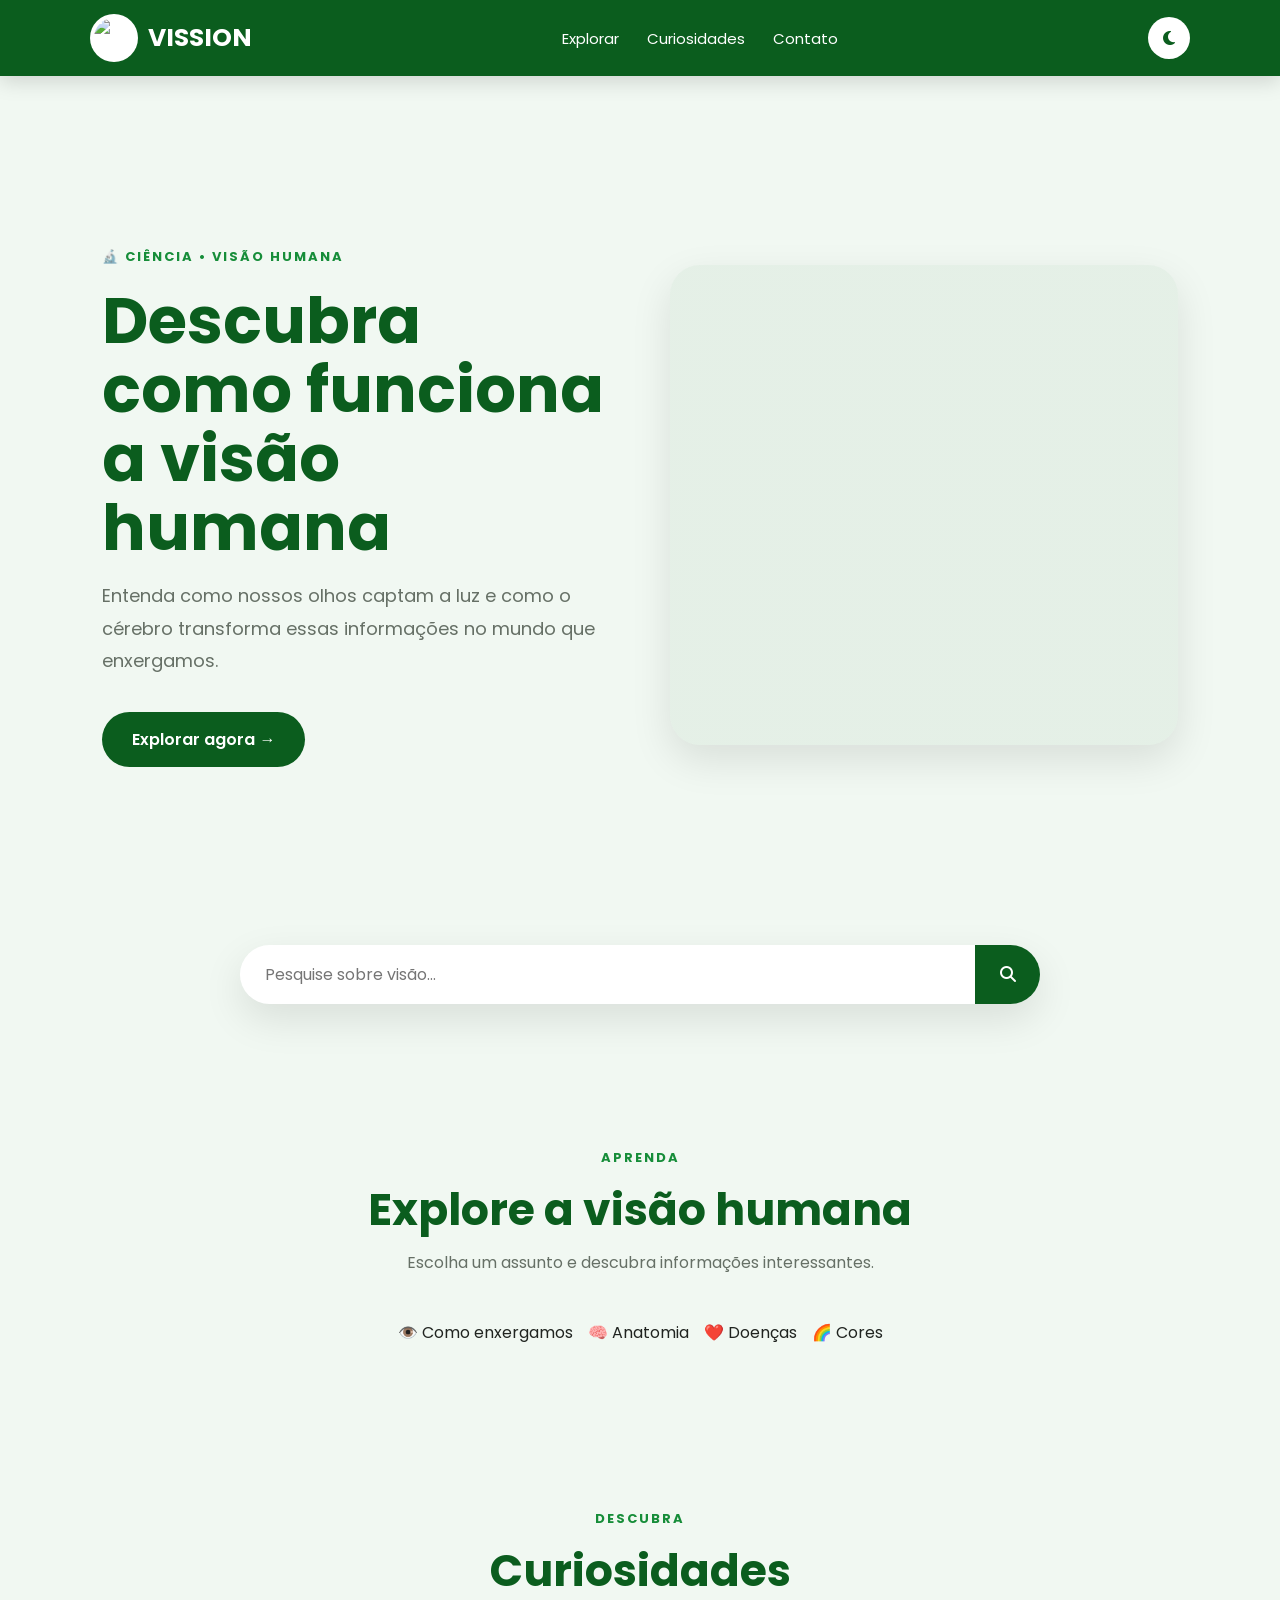
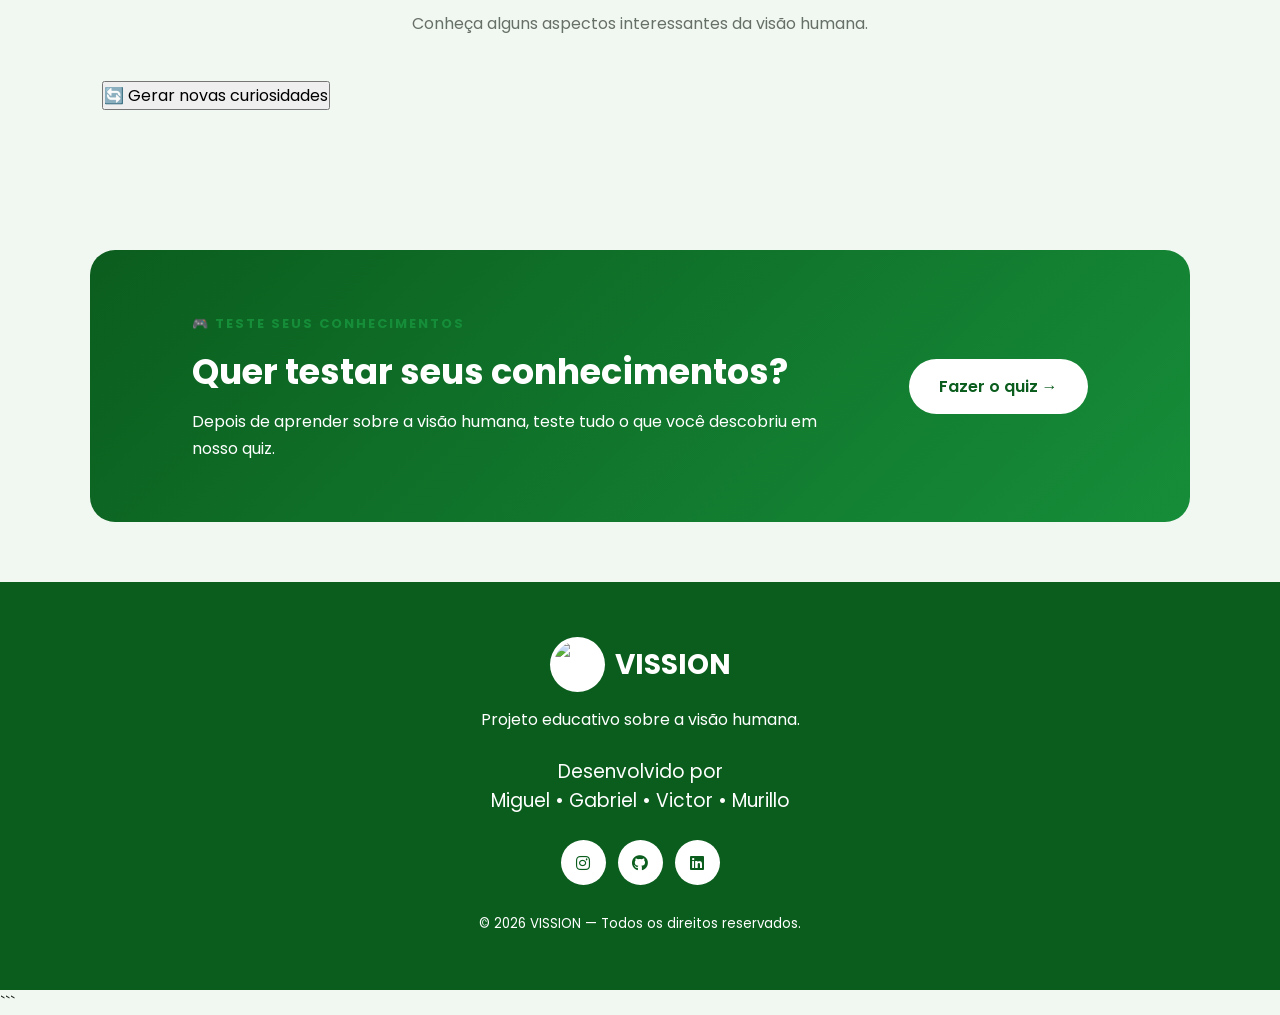
==== index.html @ 55786522 "s6us6u" ====
<!DOCTYPE html>

<html lang="pt-BR">

<head>
    <meta charset="UTF-8">
    <meta name="viewport" content="width=device-width, initial-scale=1.0">

```
<title>VISSION - Visão Humana</title>

<link rel="stylesheet" href="style.css">

<link rel="preconnect" href="https://fonts.googleapis.com">
<link rel="preconnect" href="https://fonts.gstatic.com" crossorigin>

<link href="https://fonts.googleapis.com/css2?family=Poppins:wght@300;400;500;600;700&display=swap"
    rel="stylesheet">

<link rel="stylesheet"
    href="https://cdnjs.cloudflare.com/ajax/libs/font-awesome/6.6.0/css/all.min.css">
```

</head>

<body>

```
<!-- ==============================
     CABEÇALHO
=============================== -->

<header>

    <a href="#inicio" class="logo">
        <img src="imagens/logo.png" alt="Logo VISSION">
        <span>VISSION</span>
    </a>

    <nav>
        <a href="#explorar">Explorar</a>
        <a href="#curiosidades">Curiosidades</a>
        <a href="#contato">Contato</a>
    </nav>

    <button id="modoEscuro" aria-label="Ativar modo escuro">
        <i class="fa-solid fa-moon"></i>
    </button>

</header>


<main>

    <!-- ==============================
         INÍCIO
    =============================== -->

    <section class="hero" id="inicio">

        <div class="heroTexto">

            <span class="tag">
                🔬 CIÊNCIA • VISÃO HUMANA
            </span>

            <h1>
                Descubra como funciona a visão humana
            </h1>

            <p>
                Entenda como nossos olhos captam a luz e como o cérebro
                transforma essas informações no mundo que enxergamos.
            </p>

            <a href="#explorar" class="botao">
                Explorar agora →
            </a>

        </div>


        <div class="heroImagem"></div>

    </section>


    <!-- ==============================
         PESQUISA
    =============================== -->

    <section class="pesquisa">

        <div class="barraPesquisa">

            <input
                type="search"
                id="pesquisa"
                placeholder="Pesquise sobre visão..."
                autocomplete="off"
                aria-label="Pesquisar">

            <button
                id="btnPesquisa"
                aria-label="Pesquisar">

                <i class="fa-solid fa-magnifying-glass"></i>

            </button>

        </div>


        <!-- RESULTADOS DA PESQUISA -->

        <div
            id="resultadosPesquisa"
            class="resultadosPesquisa">
        </div>

    </section>


    <!-- ==============================
         EXPLORAR
    =============================== -->

    <section class="explorar" id="explorar">

        <div class="tituloSecao">

            <span>APRENDA</span>

            <h2>
                Explore a visão humana
            </h2>

            <p>
                Escolha um assunto e descubra informações interessantes.
            </p>

        </div>


        <div class="botoes">

            <a href="visao.html" class="botaoExplorar">
                👁️ Como enxergamos
            </a>

            <a href="anatomia.html" class="botaoExplorar">
                🧠 Anatomia
            </a>

            <a href="doencas.html" class="botaoExplorar">
                ❤️ Doenças
            </a>

            <a href="cores.html" class="botaoExplorar">
                🌈 Cores
            </a>

        </div>

    </section>


    <!-- ==============================
         CURIOSIDADES
    =============================== -->

    <section
        class="curiosidades"
        id="curiosidades">

        <div class="tituloSecao">

            <span>DESCUBRA</span>

            <h2>
                Curiosidades
            </h2>

            <p>
                Conheça alguns aspectos interessantes da visão humana.
            </p>

        </div>


        <!-- OS CARDS SÃO CRIADOS PELO JAVASCRIPT -->

        <div
            class="cards"
            id="cardsCuriosidades">
        </div>


        <div class="areaBotaoCuriosidade">

            <button id="btnTrocarCuriosidades">
                🔄 Gerar novas curiosidades
            </button>

        </div>

    </section>


    <!-- ==============================
         QUIZ
    =============================== -->

    <section class="proximaPagina">

        <div>

            <span>
                🎮 TESTE SEUS CONHECIMENTOS
            </span>

            <h2>
                Quer testar seus conhecimentos?
            </h2>

            <p>
                Depois de aprender sobre a visão humana,
                teste tudo o que você descobriu em nosso quiz.
            </p>

        </div>


        <!-- FUTURA PÁGINA DO QUIZ -->

        <a
            href="quiz.html"
            class="botao botaoBranco">

            Fazer o quiz →

        </a>

    </section>

</main>


<!-- ==============================
     BOTÃO VOLTAR AO TOPO
=============================== -->

<button
    id="topo"
    aria-label="Voltar ao topo">

    <i class="fa-solid fa-arrow-up"></i>

</button>


<!-- ==============================
     RODAPÉ
=============================== -->

<footer id="contato">

    <div class="footerLogo">

        <img
            src="imagens/logo.png"
            alt="Logo VISSION">

        <strong>
            VISSION
        </strong>

    </div>


    <p>
        Projeto educativo sobre a visão humana.
    </p>


    <h3>
        Desenvolvido por<br>
        Miguel • Gabriel • Victor • Murillo
    </h3>


    <div class="redesSociais">

        <a href="#" aria-label="Instagram">
            <i class="fa-brands fa-instagram"></i>
        </a>

        <a href="#" aria-label="GitHub">
            <i class="fa-brands fa-github"></i>
        </a>

        <a href="#" aria-label="LinkedIn">
            <i class="fa-brands fa-linkedin"></i>
        </a>

    </div>


    <small>
        © 2026 VISSION — Todos os direitos reservados.
    </small>

</footer>


<script src="script.js"></script>
```

</body>

</html>
---- style.css ----
:root {
    /* ==================== CORES ==================== */

    --verde: #0b5d1e;
    --verde-claro: #168d39;
    --verde-neon: #bff5bf;

    --fundo: #f1f8f2;
    --branco: #ffffff;

    --texto: #202420;
    --cinza: #667066;

    --sombra: 0 15px 40px rgba(0, 0, 0, 0.10);


    /* ==================== IMAGENS ==================== */

    --imagem-hero: url("imagens/images.jpeg");
    --imagem-olho: url("imagens/images(1).jpeg");
    --imagem-cores: url("imagens/images(2).jpeg");
    --imagem-cerebro: url("imagens/images(3).jpeg");
}


/* =========================================================
   RESET
========================================================= */

* {
    margin: 0;
    padding: 0;
    box-sizing: border-box;
    scroll-behavior: smooth;
}

html {
    scroll-behavior: smooth;
}

body {
    font-family: Poppins, sans-serif;
    background: var(--fundo);
    color: var(--texto);
    overflow-x: hidden;
    transition: 0.3s;
}

button,
input {
    font: inherit;
}

button {
    cursor: pointer;
}

a {
    text-decoration: none;
    color: inherit;
}


/* =========================================================
   HEADER
========================================================= */

header {
    position: fixed;
    top: 0;
    left: 0;

    width: 100%;
    min-height: 76px;

    display: flex;
    align-items: center;
    justify-content: space-between;

    padding: 0 7%;

    background: var(--verde);
    color: #fff;

    z-index: 1000;

    box-shadow: 0 5px 20px rgba(0, 0, 0, 0.15);
}


/* LOGO */

.logo {
    display: flex;
    align-items: center;
    gap: 10px;

    font-size: 25px;
    font-weight: 700;
}

.logo img,
.footerLogo img {
    object-fit: cover;
    background: #fff;
    border-radius: 50%;
    padding: 4px;
}

.logo img {
    width: 48px;
    height: 48px;
}


/* MENU */

nav {
    display: flex;
    gap: 28px;
}

nav a {
    color: #fff;
    font-size: 15px;
    transition: 0.3s;
}

nav a:hover {
    color: var(--verde-neon);
}


/* =========================================================
   MODO ESCURO - BOTÃO
========================================================= */

#modoEscuro {
    width: 42px;
    height: 42px;

    border: 0;
    border-radius: 50%;

    background: #ffffff;
    color: var(--verde);

    transition: 0.3s;
}

#modoEscuro:hover {
    transform: rotate(20deg);
}


/* =========================================================
   HERO
========================================================= */

.hero {
    min-height: 100vh;

    padding: 130px 8% 70px;

    display: grid;
    grid-template-columns: 1fr 1fr;

    align-items: center;
    gap: 60px;
}

.heroTexto {
    animation: aparecer 0.8s ease;
}


/* TAGS */

.tag,
.tituloSecao span,
.proximaPagina span {
    color: var(--verde-claro);

    font-size: 13px;
    font-weight: 700;

    letter-spacing: 2px;
}


/* TÍTULO */

.heroTexto h1 {
    max-width: 650px;

    margin: 18px 0;

    color: var(--verde);

    font-size: clamp(40px, 5vw, 65px);
    line-height: 1.08;
}

.heroTexto p {
    max-width: 600px;

    margin-bottom: 35px;

    color: var(--cinza);

    font-size: 18px;
    line-height: 1.8;
}


/* =========================================================
   BOTÕES GERAIS
========================================================= */

.botao {
    display: inline-block;

    padding: 15px 30px;

    border: 0;
    border-radius: 40px;

    background: var(--verde);
    color: #fff;

    font-weight: 600;

    transition: 0.3s;
}

.botao:hover {
    background: var(--verde-claro);
    transform: translateY(-3px);
}


/* =========================================================
   IMAGEM DO HERO
========================================================= */

.heroImagem {
    min-height: 480px;

    background:
        linear-gradient(
            rgba(11, 93, 30, 0.05),
            rgba(11, 93, 30, 0.05)
        ),
        var(--imagem-hero) center/cover;

    border-radius: 30px;

    box-shadow: var(--sombra);

    animation:
        aparecer 0.8s ease 0.15s both;
}


/* =========================================================
   SEÇÕES
========================================================= */

section {
    padding: 80px 8%;
}

.tituloSecao {
    text-align: center;
    margin-bottom: 45px;
}

.tituloSecao h2 {
    margin: 8px 0;

    color: var(--verde);

    font-size: clamp(30px, 4vw, 44px);
}

.tituloSecao p {
    color: var(--cinza);
}


/* =========================================================
   PESQUISA
========================================================= */

.pesquisa {
    position: relative;
    padding: 20px 8% 60px;
}


/* BARRA */

.barraPesquisa {
    max-width: 800px;

    margin: auto;

    display: flex;

    background: #fff;

    border-radius: 50px;

    box-shadow: var(--sombra);

    overflow: hidden;
}

.barraPesquisa input {
    flex: 1;

    padding: 17px 25px;

    border: 0;
    outline: 0;

    background: transparent;
    color: var(--texto);
}

.barraPesquisa button {
    width: 65px;

    border: 0;

    background: var(--verde);
    color: #fff;

    transition: 0.3s;
}

.barraPesquisa button:hover {
    background: var(--verde-claro);
}


/* =========================================================
   RESULTADOS DA PESQUISA
========================================================= */

.resultadosPesquisa {
    max-width: 800px;

    margin: 15px auto 0;

    display: none;
    flex-direction: column;

    gap: 10px;
}

.resultadosPesquisa.ativo {
    display: flex;
}

.resultadoPesquisa {
    display: block;

    padding: 18px 22px;

    background: #ffffff;
    color: var(--texto);

    border-radius: 15px;

    box-shadow: var(--sombra);

    transition: 0.3s;
}

.resultadoPesquisa:hover {
    transform: translateY(-3px);
    background: #effbef;
}

.resultadoPesquisa h3 {
    margin-bottom: 5px;

    color: var(--verde);

    font-size: 18px;
}

.resultadoPesquisa p {
    color: var(--cinza);

    font-size: 14px;
    line-height: 1.5;
}


/* =========================================================
   EXPLORAR
========================================================= */

.botoes {
    max-width: 900px;

    margin: auto;

    display: flex;

    justify-content: center;
    flex-wrap: wrap;

    gap: 15px;
}

.botaoTema {
    padding: 15px 25px;

    border: 0;
    border-radius: 40px;

    background: #fff;
    color: var(--texto);

    box-shadow: var(--sombra);

    transition: 0.3s;
}

.botaoTema:hover {
    background: var(--verde);
    color: #fff;

    transform: translateY(-4px);
}


/* =========================================================
   CURIOSIDADES / CARDS
========================================================= */

.cards {
    display: grid;

    grid-template-columns: repeat(3, 1fr);

    gap: 25px;
}

.card {
    overflow: hidden;

    background: #fff;

    border-radius: 20px;

    box-shadow: var(--sombra);

    transition: 0.3s;
}

.card:hover {
    transform: translateY(-8px);
}


/* IMAGEM */

.imagem {
    height: 220px;

    background:
        center/cover no-repeat;
}


/* CONTEÚDO */

.cardConteudo {
    padding: 25px;
}

.card h3 {
    margin-bottom: 10px;

    color: var(--verde);

    font-size: 22px;
}

.card p {
    min-height: 75px;

    margin-bottom: 20px;

    color: var(--cinza);

    line-height: 1.6;
}


/* BOTÃO DOS CARDS */

.card button {
    display: inline-block;

    padding: 13px 25px;

    border: 0;
    border-radius: 30px;

    background: var(--verde);
    color: #fff;

    transition: 0.3s;
}

.card button:hover,
.cardButton:hover {
    background: var(--verde-claro) !important;
    transform: translateY(-2px);
}


/* =========================================================
   BOTÃO GERAR CURIOSIDADES
========================================================= */

.gerarCuriosidades {
    display: flex;

    justify-content: center;

    margin-top: 35px;
}

.botaoGerar {
    padding: 15px 28px;

    border: 0;
    border-radius: 40px;

    background: var(--verde);
    color: #fff;

    font-weight: 600;

    transition: 0.3s;
}

.botaoGerar:hover {
    background: var(--verde-claro);
    transform: translateY(-3px);
}


/* =========================================================
   ÁREA DO QUIZ
========================================================= */

.proximaPagina {
    max-width: 1100px;

    margin: 60px auto;

    display: flex;

    justify-content: space-between;
    align-items: center;

    gap: 40px;

    padding: 60px 8%;

    background:
        linear-gradient(
            135deg,
            var(--verde),
            var(--verde-claro)
        );

    color: #fff;

    border-radius: 25px;
}

.proximaPagina h2 {
    margin: 10px 0;

    font-size: 35px;
}

.proximaPagina p {
    max-width: 650px;

    line-height: 1.7;
}


/* BOTÃO BRANCO */

.botaoBranco {
    flex-shrink: 0;

    background: #fff;
    color: var(--verde);
}

.botaoBranco:hover {
    background: #eaffea;
}


/* =========================================================
   FOOTER
========================================================= */

footer {
    padding: 55px 20px;

    text-align: center;

    background: var(--verde);
    color: #fff;
}


/* LOGO DO FOOTER */

.footerLogo {
    display: flex;

    justify-content: center;
    align-items: center;

    gap: 10px;

    margin-bottom: 15px;

    font-size: 28px;
}

.footerLogo img {
    width: 55px;
    height: 55px;
}


/* TEXTOS */

footer p {
    margin: 12px 0;
}

footer h3 {
    margin: 25px 0;

    font-weight: 400;
}


/* =========================================================
   REDES SOCIAIS
========================================================= */

.redesSociais {
    display: flex;

    justify-content: center;

    gap: 12px;

    margin: 25px 0;
}

.redesSociais a {
    width: 45px;
    height: 45px;

    display: grid;
    place-items: center;

    border-radius: 50%;

    background: #fff;
    color: var(--verde);

    transition: 0.3s;
}

.redesSociais a:hover {
    transform: translateY(-4px);

    background: var(--verde-neon);
}


/* =========================================================
   VOLTAR AO TOPO
========================================================= */

#topo {
    position: fixed;

    right: 25px;
    bottom: 25px;

    display: none;

    width: 50px;
    height: 50px;

    border: 0;
    border-radius: 50%;

    background: var(--verde);
    color: #fff;

    box-shadow: var(--sombra);

    z-index: 900;

    transition: 0.3s;
}

#topo:hover {
    background: var(--verde-claro);

    transform: translateY(-4px);
}


/* =========================================================
   MODO ESCURO
========================================================= */

.dark {
    --fundo: #101410;
    --texto: #f1f1f1;
    --cinza: #c1c1c1;
    --branco: #1d211d;
}


/* FUNDOS */

.dark .barraPesquisa,
.dark .resultadoPesquisa,
.dark .card,
.dark .botaoTema {
    background: #1d211d;
}


/* TEXTOS */

.dark .botaoTema {
    color: #f1f1f1;
}

.dark .barraPesquisa input {
    color: #fff;
}

.dark .heroTexto h1,
.dark .tituloSecao h2,
.dark .card h3,
.dark .resultadoPesquisa h3 {
    color: #55c96c;
}


/* HOVER DA PESQUISA */

.dark .resultadoPesquisa:hover {
    background: #253525;
}


/* =========================================================
   ANIMAÇÕES
========================================================= */

@keyframes aparecer {

    from {
        opacity: 0;
        transform: translateY(25px);
    }

    to {
        opacity: 1;
        transform: translateY(0);
    }

}


/* =========================================================
   TABLET
========================================================= */

@media (max-width: 900px) {

    /* HEADER */

    header {
        padding: 0 4%;
    }

    nav {
        gap: 15px;
    }


    /* HERO */

    .hero {
        grid-template-columns: 1fr;

        padding-top: 120px;

        text-align: center;
    }

    .heroTexto p {
        margin-left: auto;
        margin-right: auto;
    }

    .heroImagem {
        min-height: 350px;
    }


    /* CARDS */

    .cards {
        grid-template-columns: 1fr 1fr;
    }


    /* QUIZ */

    .proximaPagina {
        flex-direction: column;

        text-align: center;
    }
}


/* =========================================================
   CELULAR
========================================================= */

@media (max-width: 600px) {

    /* HEADER */

    header {
        height: auto;

        min-height: 70px;

        flex-wrap: wrap;

        gap: 10px;

        padding: 12px 20px;
    }

    .logo {
        font-size: 20px;
    }

    .logo img {
        width: 40px;
        height: 40px;
    }


    /* MENU */

    nav {
        order: 3;

        width: 100%;

        justify-content: center;

        padding-bottom: 5px;
    }

    nav a {
        font-size: 12px;
    }


    /* HERO */

    .hero {
        padding-top: 150px;
    }

    .heroImagem {
        min-height: 280px;
    }


    /* SEÇÕES */

    section {
        padding: 60px 6%;
    }


    /* CARDS */

    .cards {
        grid-template-columns: 1fr;
    }


    /* QUIZ */

    .proximaPagina {
        margin-left: 5%;
        margin-right: 5%;
    }

    .proximaPagina h2 {
        font-size: 28px;
    }


    /* TÍTULOS */

    .tituloSecao h2 {
        font-size: 30px;
    }


    /* VOLTAR AO TOPO */

    #topo {
        right: 15px;
        bottom: 15px;
    }
}
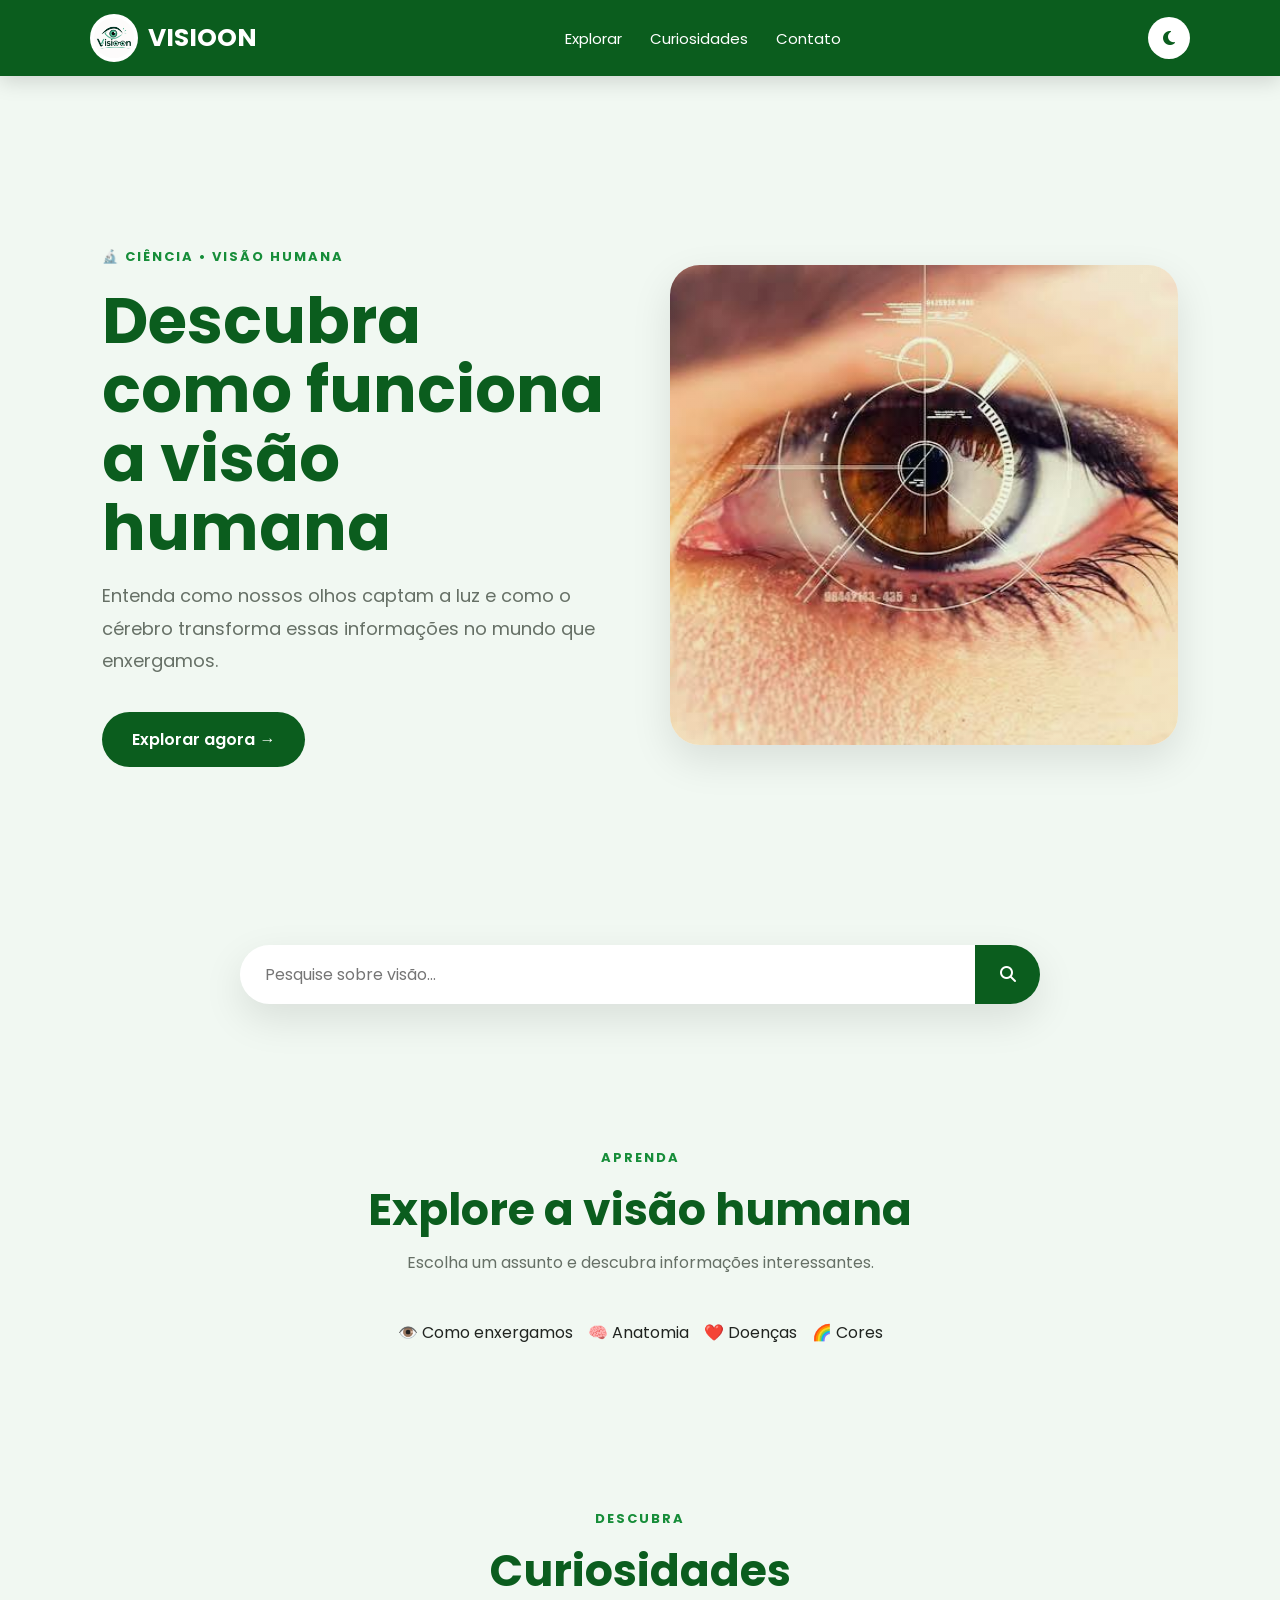
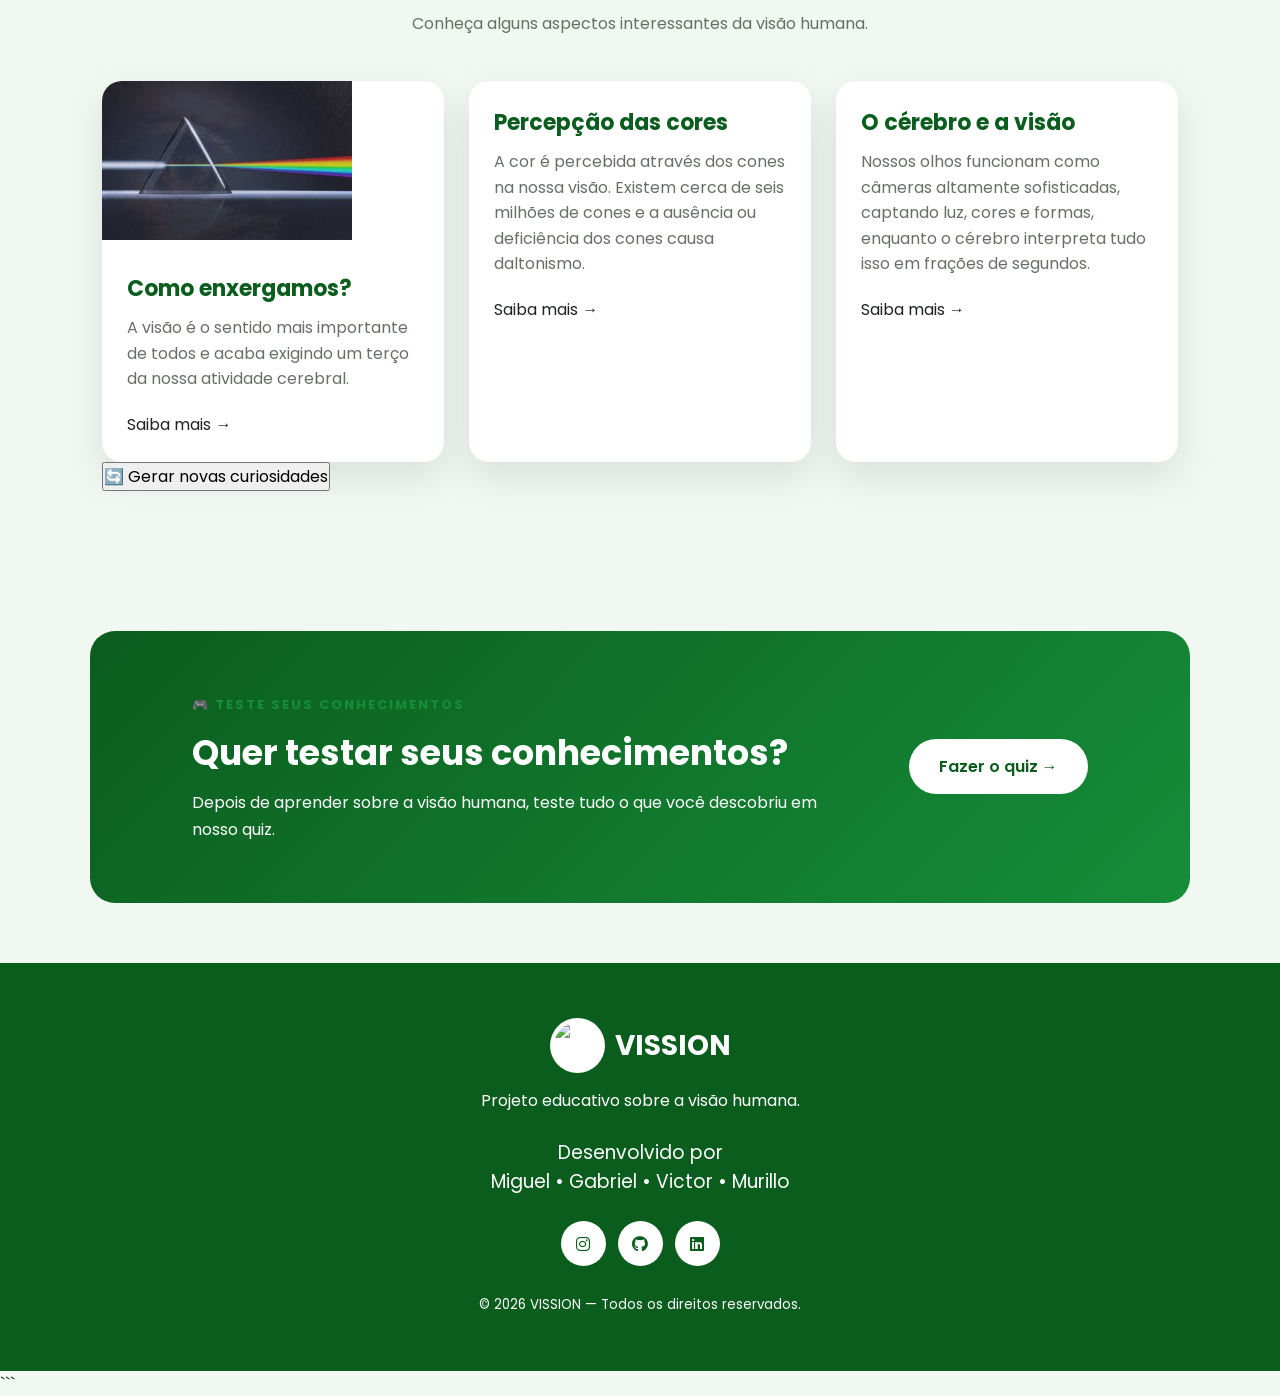
==== commit 4a394d42: "qegag" ====
--- a/index.html
+++ b/index.html
@@ -7,7 +7,7 @@
     <meta name="viewport" content="width=device-width, initial-scale=1.0">
 
 ```
-<title>VISSION - Visão Humana</title>
+<title>VISIOON - Visão Humana</title>
 
 <link rel="stylesheet" href="style.css">
 
@@ -33,8 +33,8 @@
 <header>
 
     <a href="#inicio" class="logo">
-        <img src="imagens/logo.png" alt="Logo VISSION">
-        <span>VISSION</span>
+        <img src="imagens/imagem_logo.png" alt="Logo VISIOON">
+        <span>VISIOON</span>
     </a>
 
     <nav>
--- a/style.css
+++ b/style.css
@@ -16,7 +16,7 @@
 
     /* ==================== IMAGENS ==================== */
 
-    --imagem-hero: url("imagens/images.jpeg");
+    --imagem-hero: url("imagens/imagem_grande_da_pagina_inicial.jpg");
     --imagem-olho: url("imagens/images(1).jpeg");
     --imagem-cores: url("imagens/images(2).jpeg");
     --imagem-cerebro: url("imagens/images(3).jpeg");
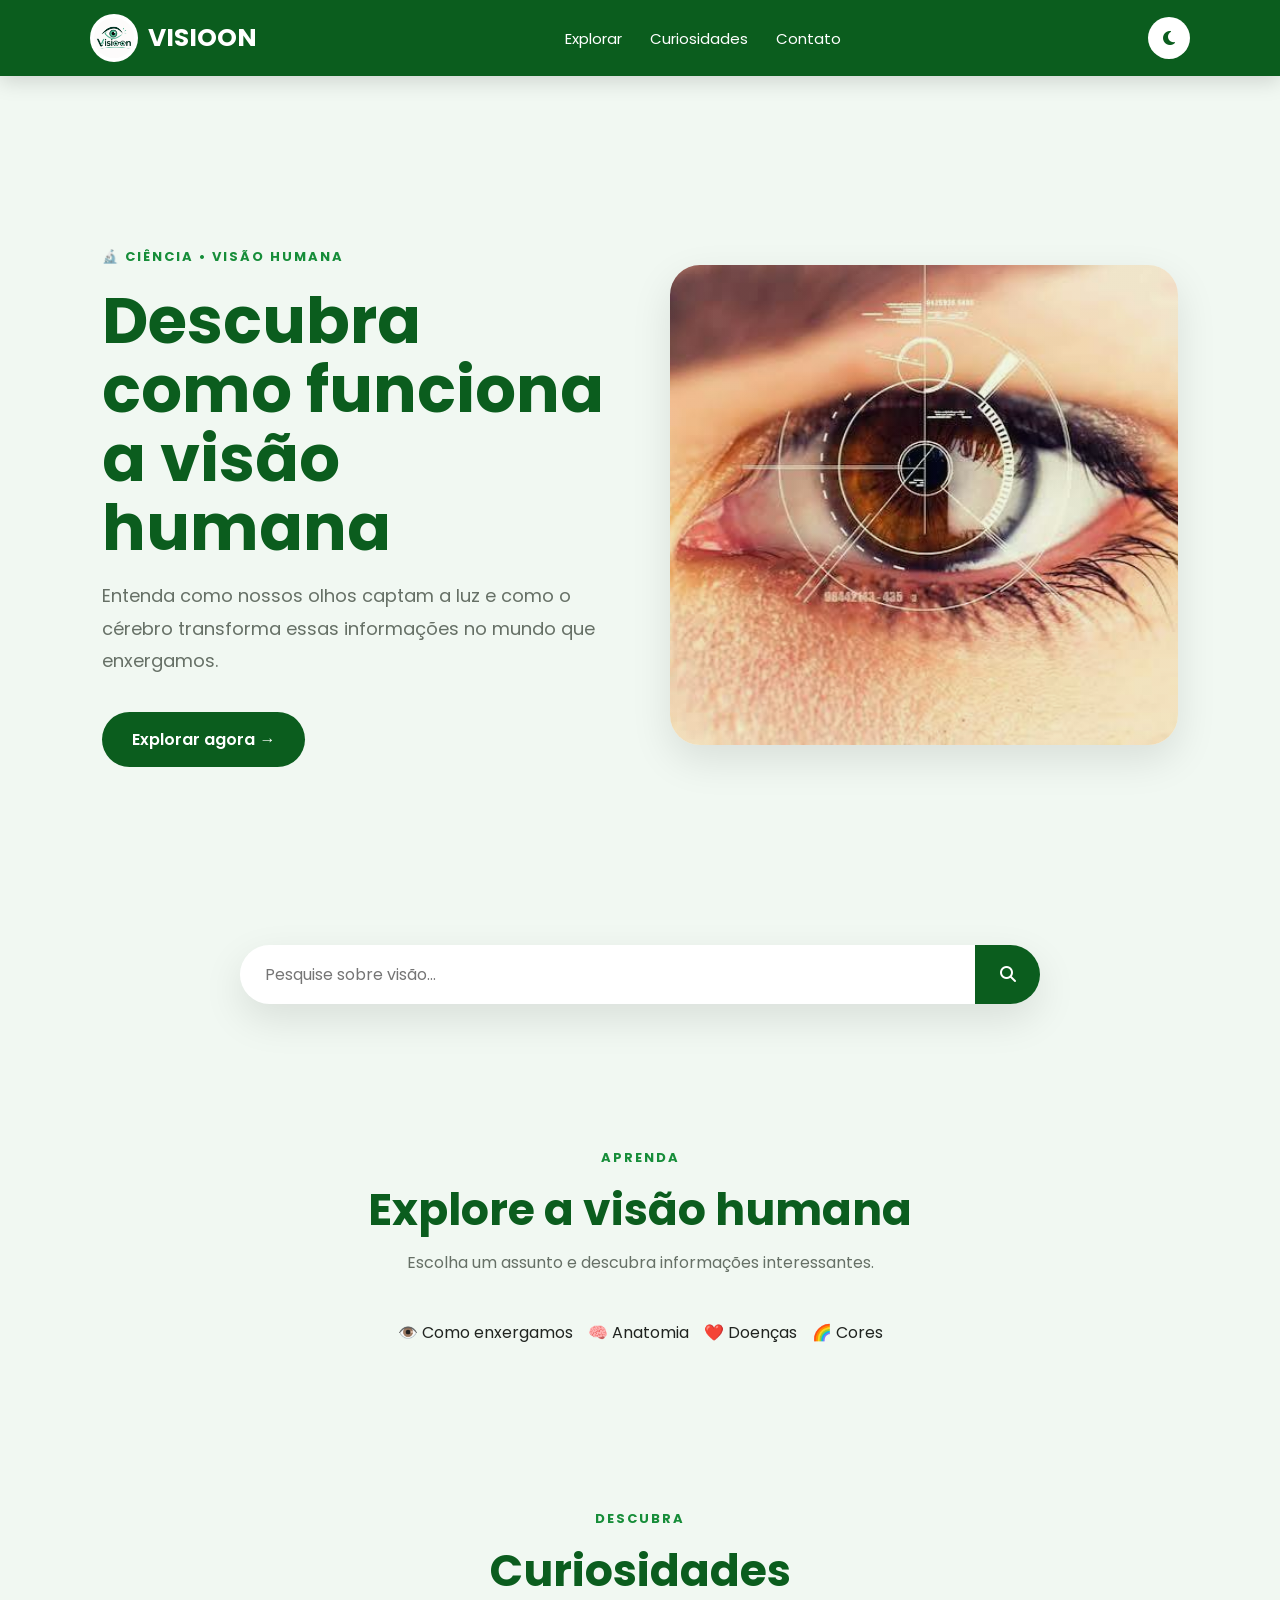
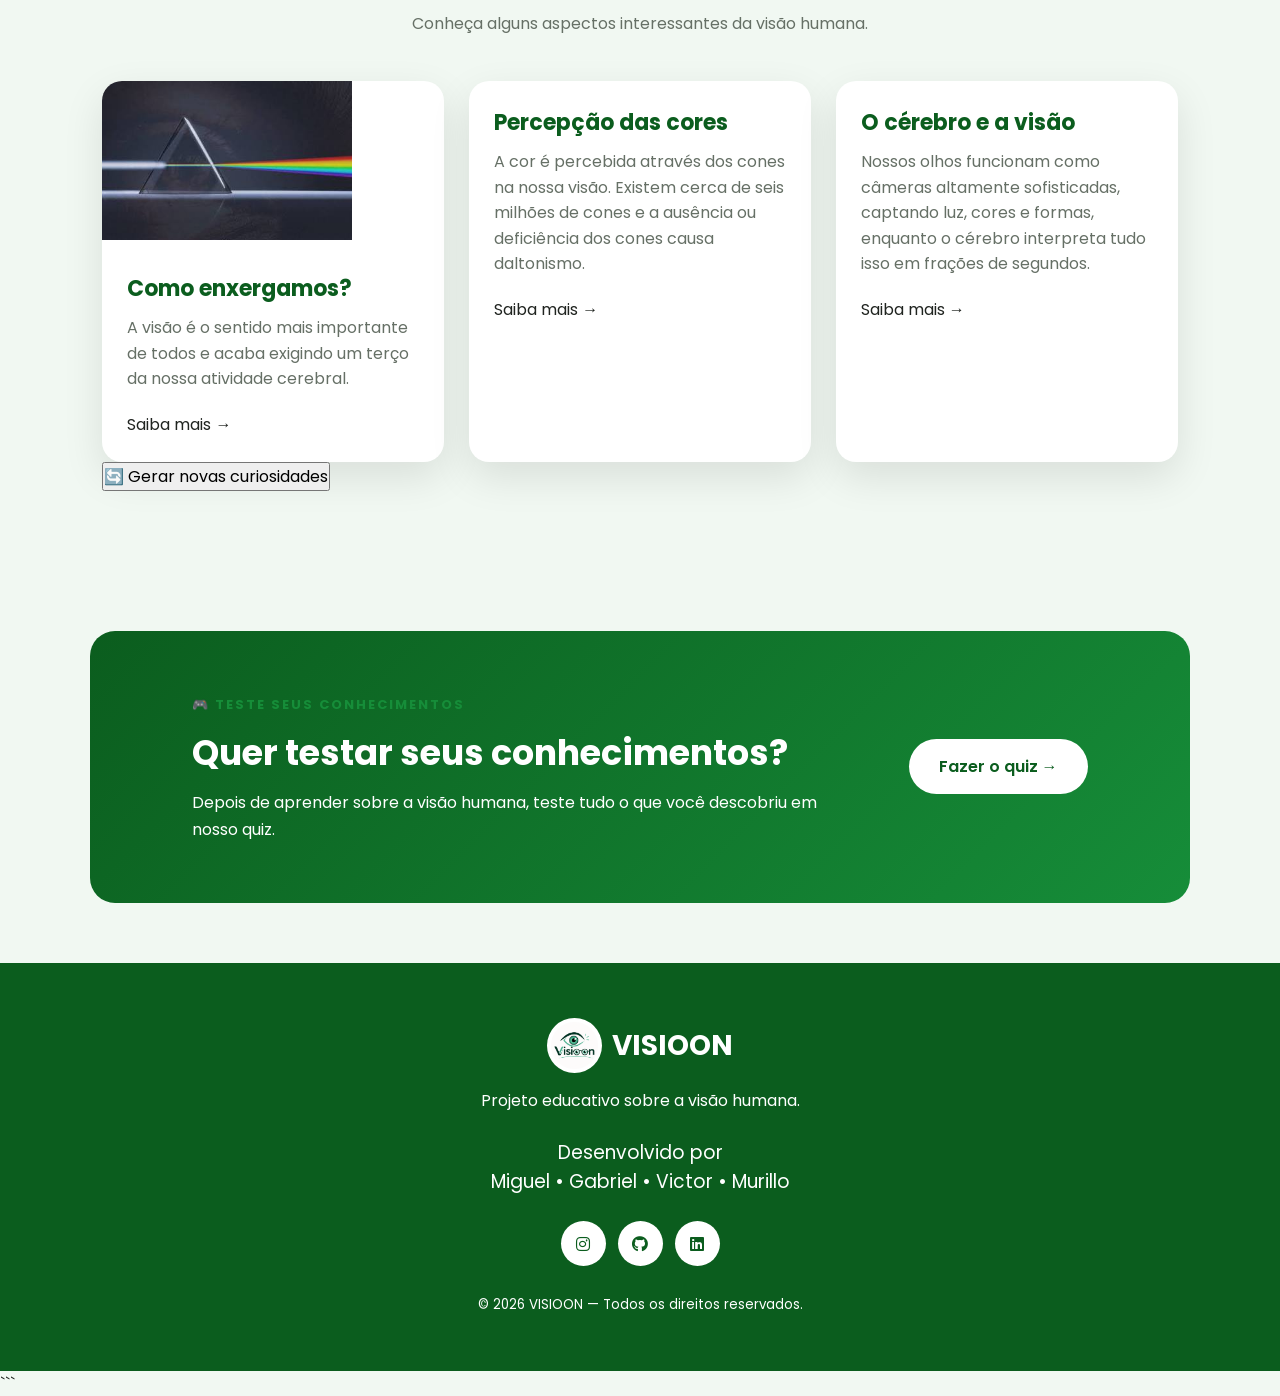
==== commit 07f6a6e6: "sdgh" ====
--- a/index.html
+++ b/index.html
@@ -268,11 +268,11 @@
     <div class="footerLogo">
 
         <img
-            src="imagens/logo.png"
-            alt="Logo VISSION">
+            src="imagens/imagem_logo.png"
+            alt="Logo VISIOON">
 
         <strong>
-            VISSION
+            VISIOON
         </strong>
 
     </div>
@@ -307,7 +307,7 @@
 
 
     <small>
-        © 2026 VISSION — Todos os direitos reservados.
+        © 2026 VISIOON — Todos os direitos reservados.
     </small>
 
 </footer>
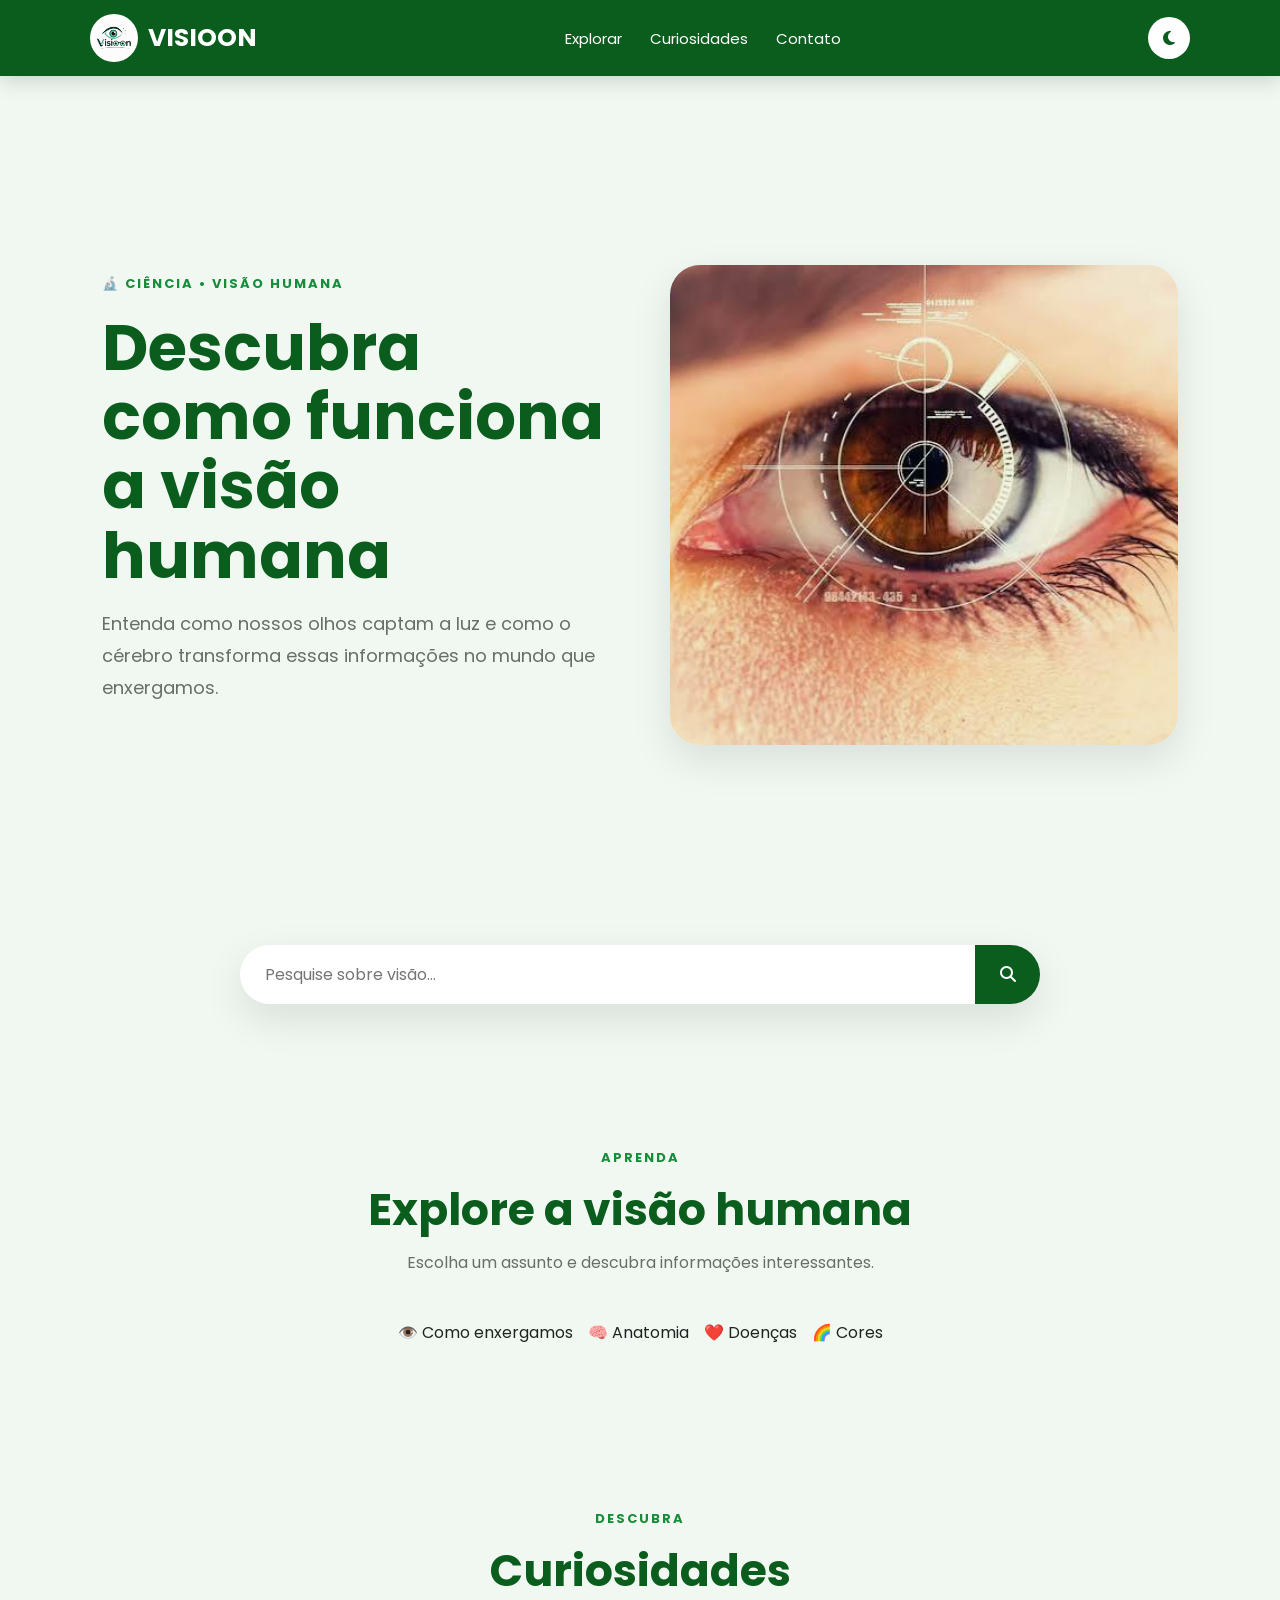
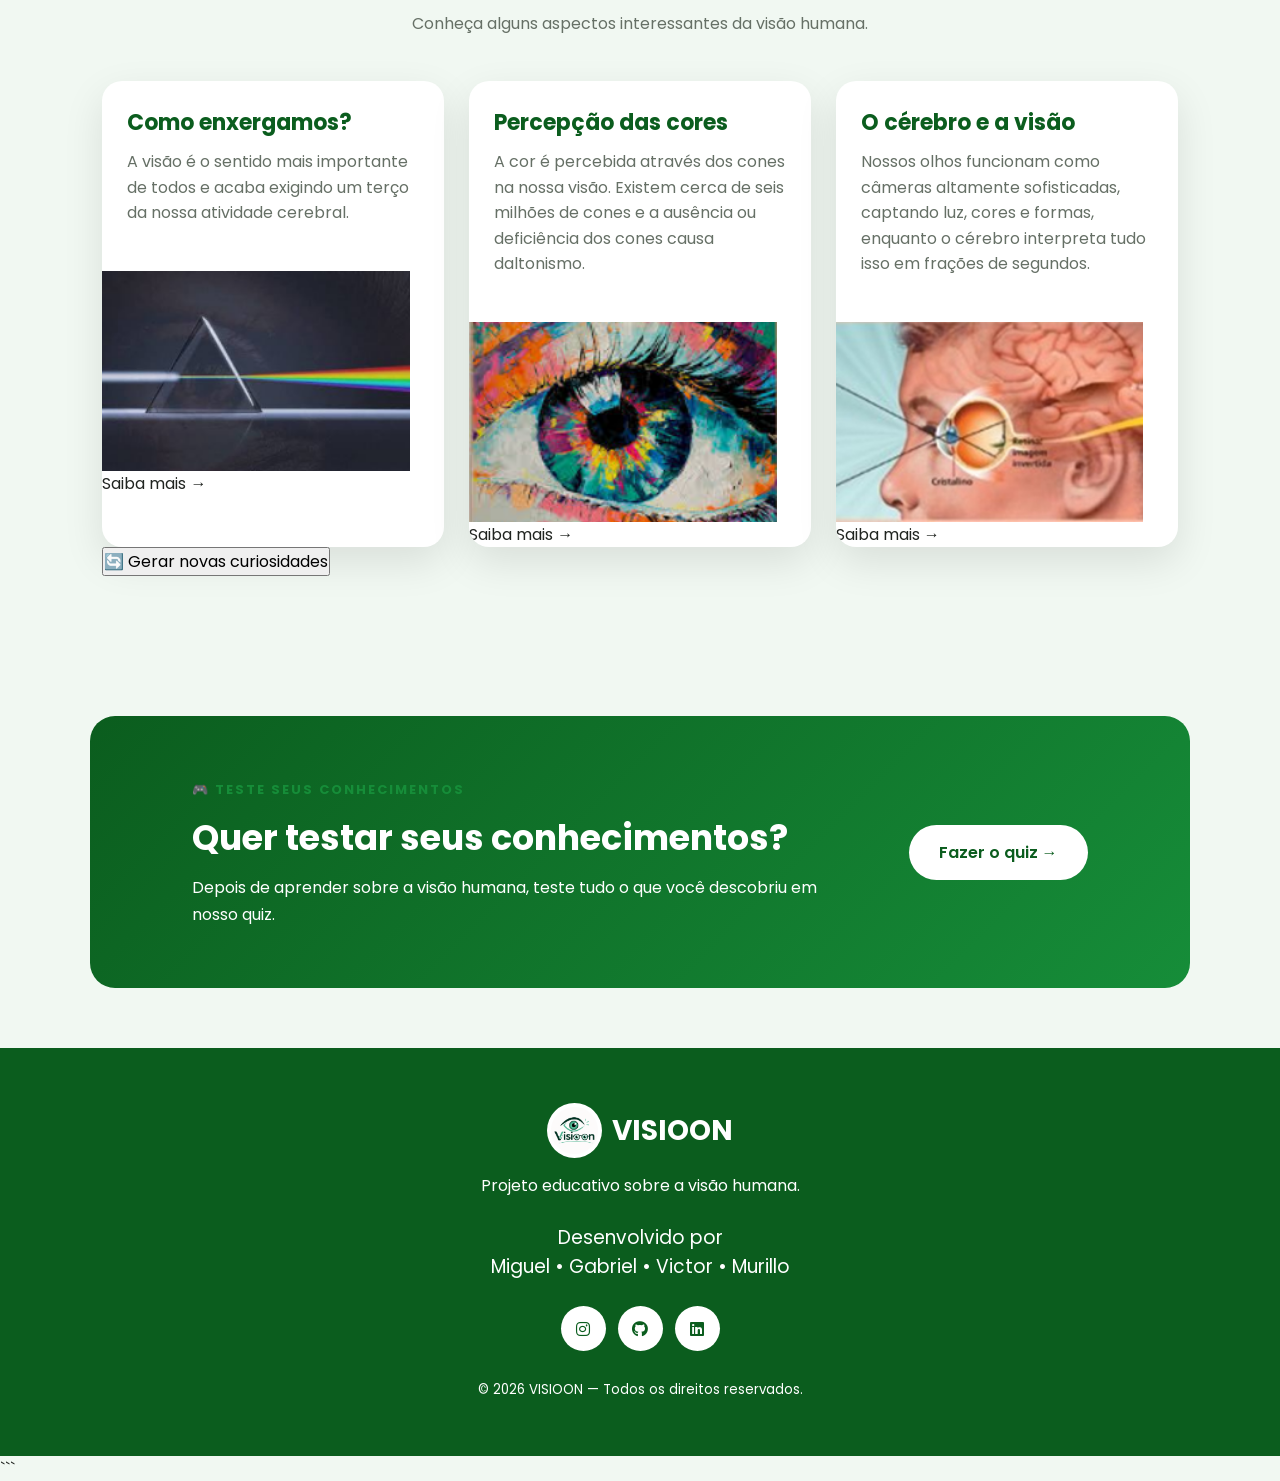
==== commit 12fcbe28: "hsfgjhsfgjs" ====
--- a/index.html
+++ b/index.html
@@ -73,10 +73,7 @@
                 transforma essas informações no mundo que enxergamos.
             </p>
 
-            <a href="#explorar" class="botao">
-                Explorar agora →
-            </a>
-
+            
         </div>
 
 
--- a/style.css
+++ b/style.css
@@ -466,16 +466,21 @@
     transform: translateY(-8px);
 }
 
-
-/* IMAGEM */
-
-.imagem {
-    height: 220px;
-
-    background:
-        center/cover no-repeat;
-}
-
+/* =========================================================
+   IMAGENS DAS CURIOSIDADES
+========================================================= */
+
+.imagemCard {
+    width: 90%;
+    height: 200px;
+
+    object-fit: cover;
+    object-position: center;
+
+    display: block;
+
+    border-radius: 0;
+}
 
 /* CONTEÚDO */
 
